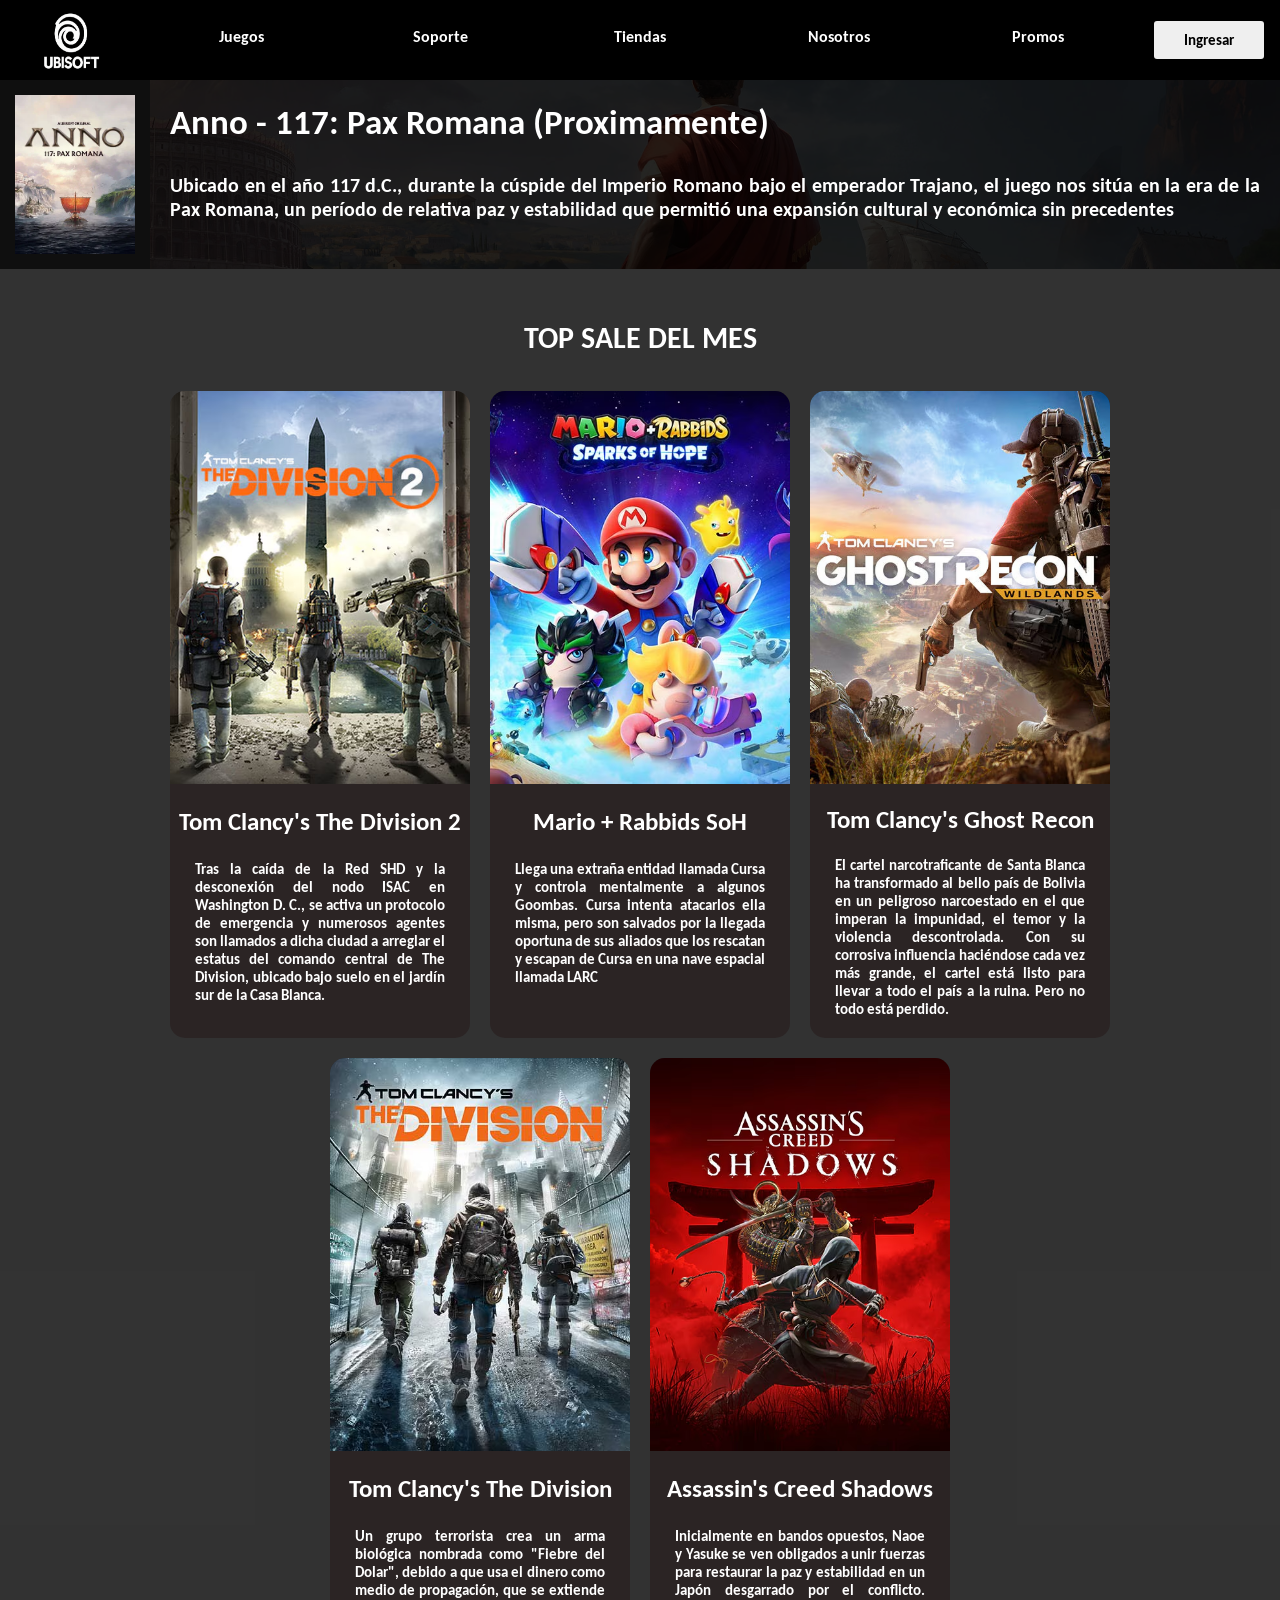
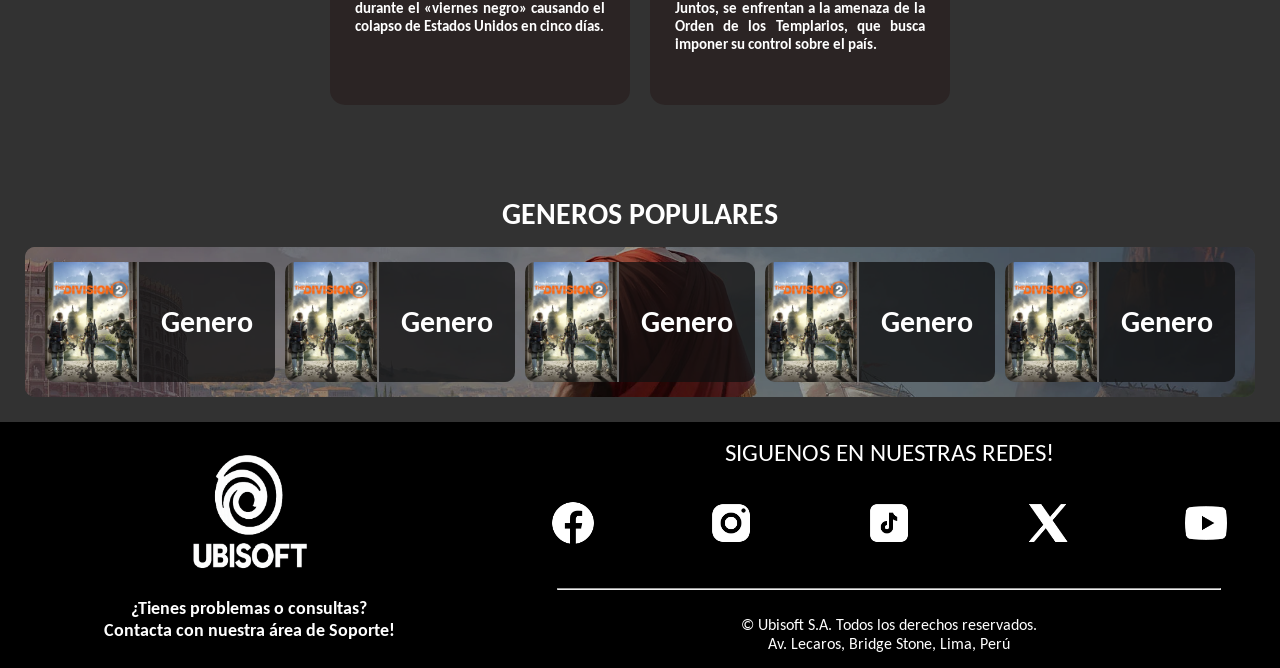
==== index.html @ e9dd5b39 "Subida" ====
<!DOCTYPE html>
<html lang="en">
<head>
    <meta charset="UTF-8">
    <meta name="viewport" content="width=device-width, initial-scale=1.0">
    <link rel="preconnect" href="https://fonts.googleapis.com">
    <link rel="preconnect" href="https://fonts.gstatic.com" crossorigin>
    <link href="https://fonts.googleapis.com/css2?family=Carlito:ital,wght@0,400;0,700;1,400;1,700&display=swap" rel="stylesheet">
    <link rel="stylesheet" href="csss/main-css.css">
    <link rel="icon" href="/multimedia/icon-logow-notxt.png">
    <title>Ubisoft</title>
</head>
<body>
    <!------------------ HEADER ------------------>
    <header>
        <div class="box-header">
            <div class="box-header-icon">
                <img src="multimedia/icon-logow.png" alt="icon">
            </div>
            <div class="box-header-nav">
                <nav>
                    <ol>
                        <li>Juegos</li>
                        <li>Soporte</li>
                        <li>Tiendas</li>
                        <li>Nosotros</li>
                        <li>Promos</li>
                    </ol>
                </nav>
            </div>
            <div class="box-header-login">
                <button>Ingresar</button>
            </div>
        </div>
    </header>
    <!------------------ MAIN ------------------>
    <main>
        <div class="main-background">
            <!------ BOX1 ------>
        <div class="main-box1">
            <div class="main-box1-img">
                <img src="multimedia/commingsoon2.webp" alt="img">
            </div>
            <div class="main-box1-txt">
                <div class="main-box1-txt-content">
                    <h2>Anno - 117: Pax Romana (Proximamente)</h2>
                    <p class="texto">Ubicado en el año 117 d.C., durante la cúspide del Imperio Romano bajo el emperador Trajano, el juego nos sitúa en la era de la Pax Romana, un período de relativa paz y estabilidad que permitió una expansión cultural y económica sin precedentes</p>
                </div>
            </div>
        </div>
        <!------ FIN BOX1 ------>
        
        <!------ BOX2 ------>
        <div class="main-box2">
            <p>TOP SALE DEL MES</p>
            <div class="main-box2-topsale">
                <div class="main-box2-topsale-item">
                    <!--Item-->
                    <div class="main-box2-topsale-item-img">
                        <img src="multimedia/juego1.avif" alt="#">
                    </div>
                    <div class="main-box2-topsale-item-txt">
                        <h2>Tom Clancy's The Division 2 </h2>
                        <p>Tras la caída de la Red SHD y la desconexión del nodo ISAC en Washington D. C., se activa un protocolo de emergencia y numerosos agentes son llamados a dicha ciudad a arreglar el estatus del comando central de The Division, ubicado bajo suelo en el jardín sur de la Casa Blanca.</p>
                    </div>
                    <!--Item-->
                </div>
                <div class="main-box2-topsale-item">
                    <!--Item-->
                    <div class="main-box2-topsale-item-img">
                        <img src="multimedia/juego2.avif" alt="#">
                    </div>
                    <div class="main-box2-topsale-item-txt">
                        <h2>Mario + Rabbids SoH</h2>
                        <p> Llega una extraña entidad llamada Cursa y controla mentalmente a algunos Goombas. Cursa intenta atacarlos ella misma, pero son salvados por la llegada oportuna de sus aliados que los rescatan y escapan de Cursa en una nave espacial llamada LARC</p>
                    </div>
                    <!--Item-->
                </div>
                <div class="main-box2-topsale-item">
                <!--Item-->
                    <div class="main-box2-topsale-item-img">
                        <img src="multimedia/juego3.avif" alt="#">
                    </div>
                    <div class="main-box2-topsale-item-txt">
                        <h2>Tom Clancy's Ghost Recon</h2>
                        <p>El cartel narcotraficante de Santa Blanca ha transformado al bello país de Bolivia en un peligroso narcoestado en el que imperan la impunidad, el temor y la violencia descontrolada. Con su corrosiva influencia haciéndose cada vez más grande, el cartel está listo para llevar a todo el país a la ruina. Pero no todo está perdido.</p>
                    </div>
                    <!--Item-->
                </div>
                <div class="main-box2-topsale-item">
                    <!--Item-->
                    <div class="main-box2-topsale-item-img">
                        <img src="multimedia/juego4.avif" alt="#">
                    </div>
                    <div class="main-box2-topsale-item-txt">
                        <h2>Tom Clancy's The Division</h2>
                        <p>Un grupo terrorista crea un arma biológica nombrada como "Fiebre del Dolar", debido a que usa el dinero como medio de propagación, que se extiende durante el «viernes negro» causando el colapso de Estados Unidos en cinco días.</p>
                    </div>
                    <!--Item-->
                </div>
                <div class="main-box2-topsale-item">
                    <!--Item-->
                    <div class="main-box2-topsale-item-img">
                        <img src="multimedia/juego5.avif" alt="#">
                    </div>
                    <div class="main-box2-topsale-item-txt">
                        <h2>Assassin's Creed Shadows </h2>
                        <p>Inicialmente en bandos opuestos, Naoe y Yasuke se ven obligados a unir fuerzas para restaurar la paz y estabilidad en un Japón desgarrado por el conflicto. Juntos, se enfrentan a la amenaza de la Orden de los Templarios, que busca imponer su control sobre el país.</p>
                    </div>
                    <!--Item-->
                </div>
            </div>
        </div>

        <!------ FIN BOX2 ------>
        <!------ BOX3 ------>
        <div class="main-box3">
            <p class="main-box3-p">GENEROS POPULARES</p>
            <div class="main-box3-geners">
                <div class="main-box3-geners-box">
                    <!--Item-->
                    <div class="main-box3-geners-item">
                        <img src="multimedia/juego1.avif" alt="#">
                        <p>Genero</p>
                    </div>
                    <!--Item-->
                    <div class="main-box3-geners-item">
                        <img src="multimedia/juego1.avif" alt="#">
                        <p>Genero</p>
                    </div>
                    <!--Item-->
                    <div class="main-box3-geners-item">
                        <img src="multimedia/juego1.avif" alt="#">
                        <p>Genero</p>
                    </div>
                    <!--Item-->
                    <div class="main-box3-geners-item">
                        <img src="multimedia/juego1.avif" alt="#">
                        <p>Genero</p>
                    </div>
                    <!--Item-->
                    <div class="main-box3-geners-item">
                        <img src="multimedia/juego1.avif" alt="#">
                        <p>Genero</p>
                    </div>
                </div>
            </div>
        </div>
        <!------ FIN BOX3 ------>
        </div>
    </main>
    <!------------------FOOTER------------------>
    <footer>
        <div class="footer-box1">
            <div class="footer-box1-img">
                <img src="multimedia/icon-logow.png" alt="logo">
            </div>
            <div class="footer-box1-content">
                <p>¿Tienes problemas o consultas?
                    <br>
                    Contacta con nuestra área de Soporte!
                </p>
            </div>
        </div>
        <hr class="footer-hr">
        <div class="footer-box2">
            <p class="footer-box2-txt">SIGUENOS EN NUESTRAS REDES!</p>
            <div class="footer-box2-icons">
                <img src="/multimedia/icon-fb.png" alt="#">
                <img src="/multimedia/icon-instagram.png" alt="#">
                <img src="/multimedia/icon-tiktok.png" alt="#">
                <img src="/multimedia/icon-x.png" alt="#">
                <img src="/multimedia/icon-yt.png" alt="#">
            </div>
            <hr>
            <p class="footer-box2-copy"> 
                © Ubisoft S.A. Todos los derechos reservados.<br>
                Av. Lecaros, Bridge Stone, Lima, Perú
            </p>
        </div>
    </footer>
</body>
</html>
---- csss/main-css.css ----
*{
    margin: 0px;
    padding: 0px;
    box-sizing: border-box;
    font-family: "Carlito",sans-serif;
}

/*------GENERAL DE TODO--------*/
/*Header INICIO*/
.box-header{
    display: flex;
    flex-direction: row;
    height: 80px;
    background-color: rgb(0, 0, 0);
    color: white;
}

.box-header-icon{
    height: 90%;
    margin: 5px 0px;
}

.box-header-icon img{
    height: 80%;
}

nav{
    width: 100%;
    height: 100%;
}

.box-header-nav{
    flex: 7;
    height: 100%;
    justify-items: center;
}

.box-header-nav ol{
    display: flex;
    flex-direction: row;
    list-style: none;
    height: 90%;
}

.box-header-nav li{
    align-content: center;
    text-align: center;
    flex: 1;
    font-weight: bold;
    margin: 5px 0px;
}

.box-header-login, .box-header-icon{
    flex: 1;
    display: flex;
    justify-content: center;
    align-items: center;
}

.box-header-login button{
    border: 0px;
    font-weight: bold;
    border-radius: 3px;    
    padding: 10px 30px;
    font-size: 15px;
}
/*Header FIN*/

/*------------------MAIN INICIO------------------*/
/*----------- GENERAL MAIN -----------*/
main{
    position: relative;
}

.main-box2,.main-box3{
    background-color: rgba(15,15, 15, 0.85);
}

.main-background{
    position: relative;
}

.main-background::before{
    content: "";
    position: absolute;
    right: 0;
    left: 0;
    top: 0;
    bottom: 0;
    width: 100%;
    height: 100%;
    z-index: -1;
    background-position: center;
    background-attachment: fixed;
    animation: ShinyBox 5s infinite ease;
    animation: background-transition 18s infinite ease;
}
/*----------- BOX1 -----------*/
.main-box1 {
    display: flex;
    flex-direction: row;
    width: 100%;
}

.main-box1-img{
    flex: 0 0 150px;
    background-color: rgb(15, 15, 15);
    display: flex;
    justify-content: center;
    align-items: center;
    padding: 15px;
}

.main-box1-img img {
    max-width: 100%;
    object-fit: cover;
}

.main-box1-txt{
    background-image: url(../multimedia/commingsoon.webp);
    background-position: center;
    background-size: cover;
}

.main-box1-txt-content{
    width: 100%;
    height: 100%;
    color: white;
    display: flex;
    flex-direction: column;
    background-color: rgba(0, 0, 0, 0.85);
    padding: 20px;
}

.main-box1-txt-content h2{
    flex: 3;
    font-size: 35px;
    width: 100%;
    align-content: center;
}

.main-box1-txt-content p{
    flex: 7;
    font-size: 20px;
    text-align: justify;
    align-content: center;
    width: 100%;
    font-weight: bold;
}

/*----------- FIN BOX1 -----------*/

/*----------- BOX2 -----------*/
.main-box2{
    height: auto;
    display: flex;
    flex-direction: column;
    justify-content: center;
    align-items: center;
    padding: 40px;
    color: white;
}

.main-box2 p{
    font-size: 30px;
    font-weight: bold;
    text-align: center;
    margin-bottom: 15px;
    padding: 10px;
}

.main-box2-topsale {
    width: 100%;
    max-width: 1200px;
    display: flex;
    flex-direction: row;
    flex-wrap: wrap;
    justify-content: center;
    overflow-x: hidden;
}

.main-box2-topsale-item{
    flex: 0 0 300px;
    border-radius: 15px;
    margin: 10px;
    background-color: rgb(40, 30, 30,0.65);
    display: flex;
    flex-direction: column
}

.main-box2-topsale-item-txt{
    height: 250px;
    overflow: hidden;
    display: flex;
    flex-direction: column;
}

.main-box2-topsale-item-img img{
    width: 100%;
    border-top-left-radius: 15px;
    border-top-right-radius:  15px;
}

.main-box2-topsale-item h2{
    text-align: center;
    font-size: 25px;
    flex: 3;
    align-content: center;
}

.main-box2-topsale-item p   {
    font-size: 15px;
    text-align: justify;
    padding: 5px 25px;
    flex: 7;
}

/*----------- FIN BOX2 -----------*/
.main-box3{
    width: auto;
    height: auto;
    padding: 25px;
}

.main-box3-p{
    font-size: 30px;
    padding: 15px;
    text-align: center;
    font-weight: bold;
    color: white;
}

.main-box3-geners{
    border-radius: 10px;
    background-image: url(/multimedia/commingsoon.webp);
    background-position: center;
    background-size: cover;
}

.main-box3-geners-box{
    display: flex;
    flex-direction: row;
    flex-wrap: wrap;
    justify-content: center;
    background-color: rgba(0, 0, 0, 0.4);
    border-radius: 10px;
    padding: 10px;
    width: 100%;
    height: 100%;
}

.main-box3-geners-item{
    display: flex;
    flex-direction: row;
    width: 230px;
    height: 120px;
    border-radius: 10px;
    margin: 5px;
}

.main-box3-geners-item img{
    flex: 4;
    display: flex;
    width: 100%;
    border-right: 2px solid rgb(104, 104, 104) ;
    border-top-left-radius: 10px;
    border-bottom-left-radius: 10px;
}

.main-box3-geners-item p{
    flex: 6;
    background-color: rgb(15, 15, 15,0.75);
    width: 100%;
    color: white;

    text-align: center;
    align-content: center;
    border-top-right-radius: 10px;
    border-bottom-right-radius: 10px;
    font-size: 30px;
    font-weight: bold;
}

/*-------------------- MAIN FIN --------------------*/

/*-------------------- FOOTER --------------------*/

footer{
    display: flex;
    flex-direction: row;
    color: rgb(255, 255, 255);
    background-color: rgb(0, 0, 0);
}

/*----------- BOX1 -----------*/
.footer-box1{
    flex: 3;
    display: flex;
    flex-direction: column;
    padding: 15px;
}

.footer-box1-img{
    flex: 3;
    display: flex;
    justify-content: center;
    align-items: center;
    padding: 15px;
}

.footer-box1-img img{
    justify-items: center;
    overflow: hidden;
    max-width: 120px;
    object-fit: contain;
}

.footer-box1-content{
    flex: 7;
    font-size: 18px;
    font-weight: bold;
    text-align: center;
    align-content: center;
}

.footer-hr{
    display: none;
}

/*----------- BOX2 -----------*/
.footer-box2{
    flex: 5;
    display: flex;
    flex-direction: column;
    align-items: center;
}

.footer-box2-txt{
    margin: 15px 0px;
    font-size: 25px;
    text-align: center;
}

.footer-box2-icons {
    display: flex;
    gap: 10px;
    width: 100%;
    justify-content: center;
}

.footer-box2-icons img{
    flex: 1;
    margin: 15px 10px;
    align-items: center;
    height: 50px;
    object-fit: contain;
}

.footer-box2-copy{
    margin-bottom: 15px;
    text-align: center;
}

hr{
    margin: 25px 0px;
    width: 85%;
    
}

/*ANIMACIONES Y MEDIA QUERYS :D*/

@keyframes ShinyBox {
    0% {
        filter: hue-rotate(0deg);
    }
    100% {
        filter: hue-rotate(360deg);
    }
}

@keyframes background-transition {
    0%{
        background-image: url(../multimedia/main-background1.jpg);
    }
    25%{
        background-image: url(../multimedia/main-background2.jpg);
    }
    50%{
        background-image: url(../multimedia/main-background3.jpg);
    }
    75%{
        background-image: url(../multimedia/main-background4.jpg);
    }
    100%{
        background-image: url(../multimedia/main-background1.jpg);
    }
}

@media (width <= 720px) {
    footer{
        flex-direction: column;
    }

    .footer-hr{
        display: block;
        align-self: center;
    }

    .main-box1{
        flex-direction: column;
    }

    .main-box3-geners-item{
        flex-direction: column;
        width: 120px;
        height: 200px;
    }

    .main-box3-geners-item img{
        border-radius: 10px 10px 0px 0px;
    }

    .main-box3-geners-item p{
        border-radius: 0px 0px 10px 10px;
    }
}
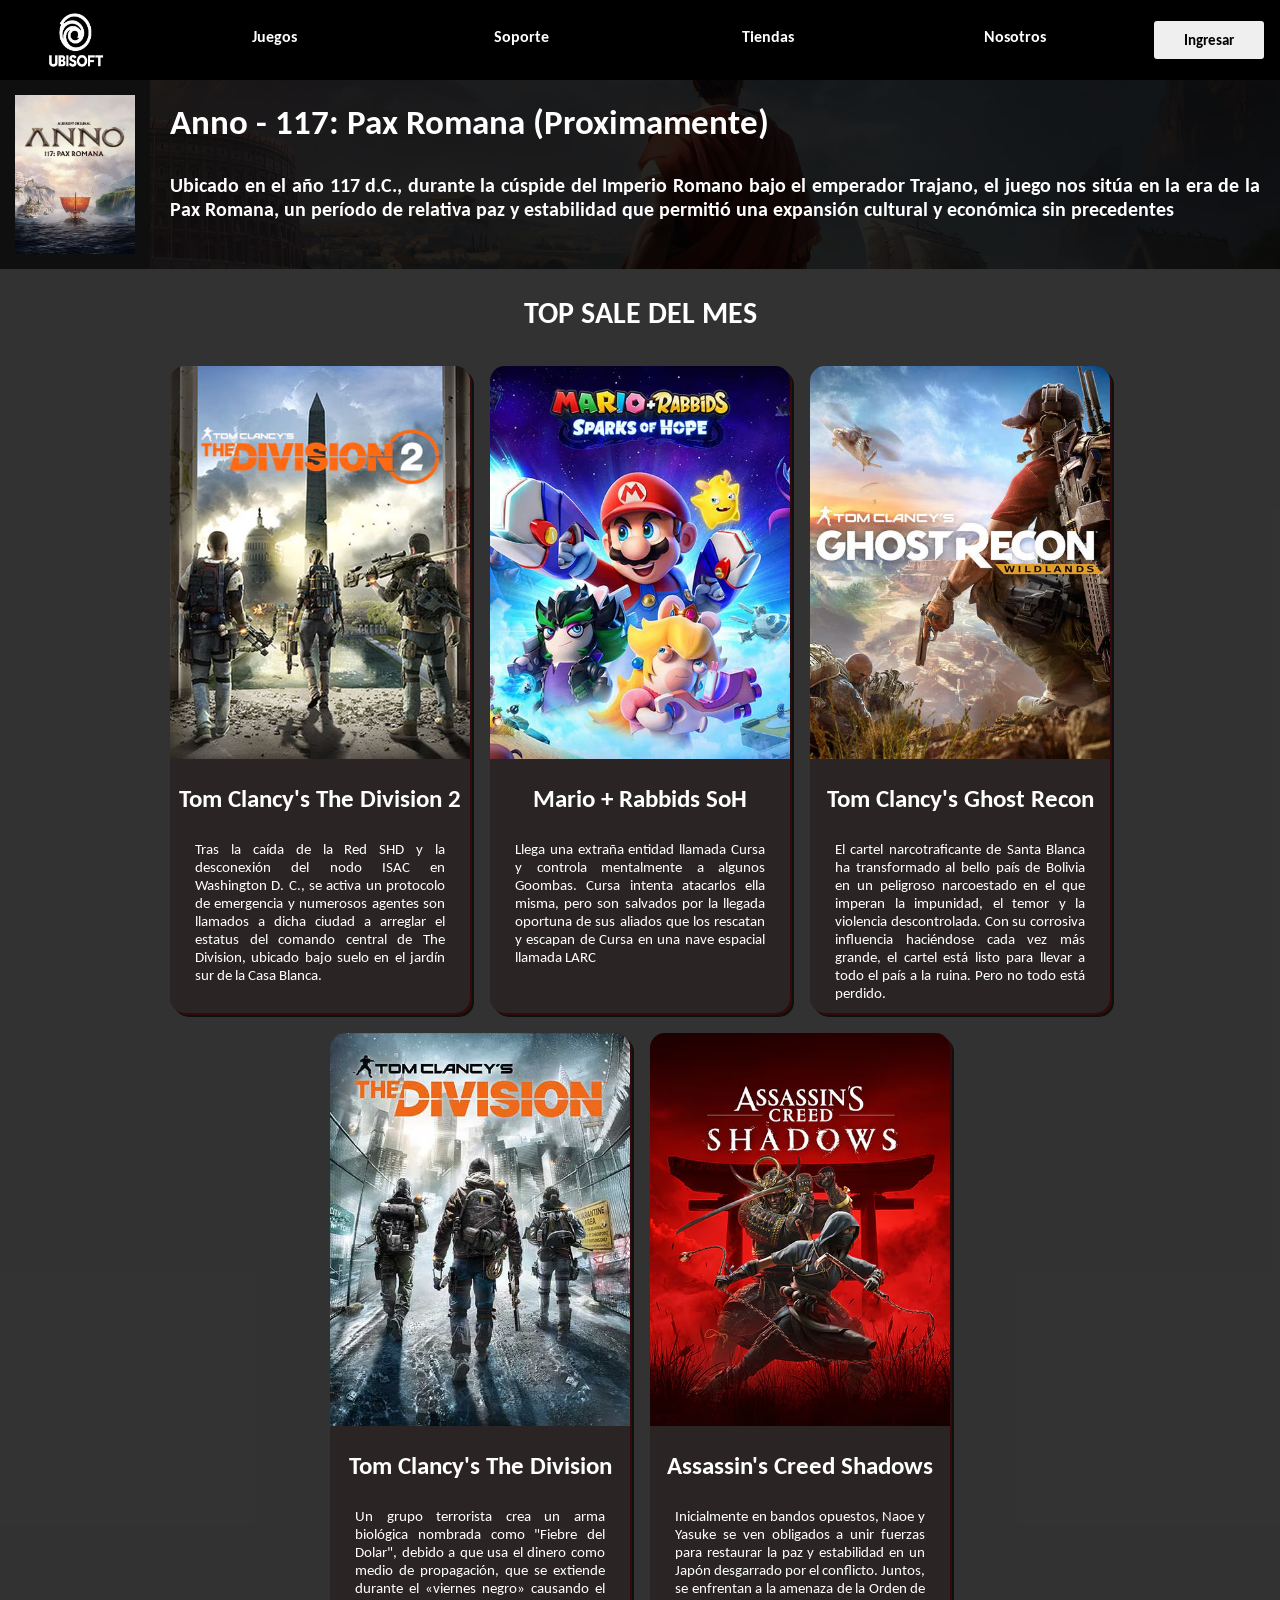
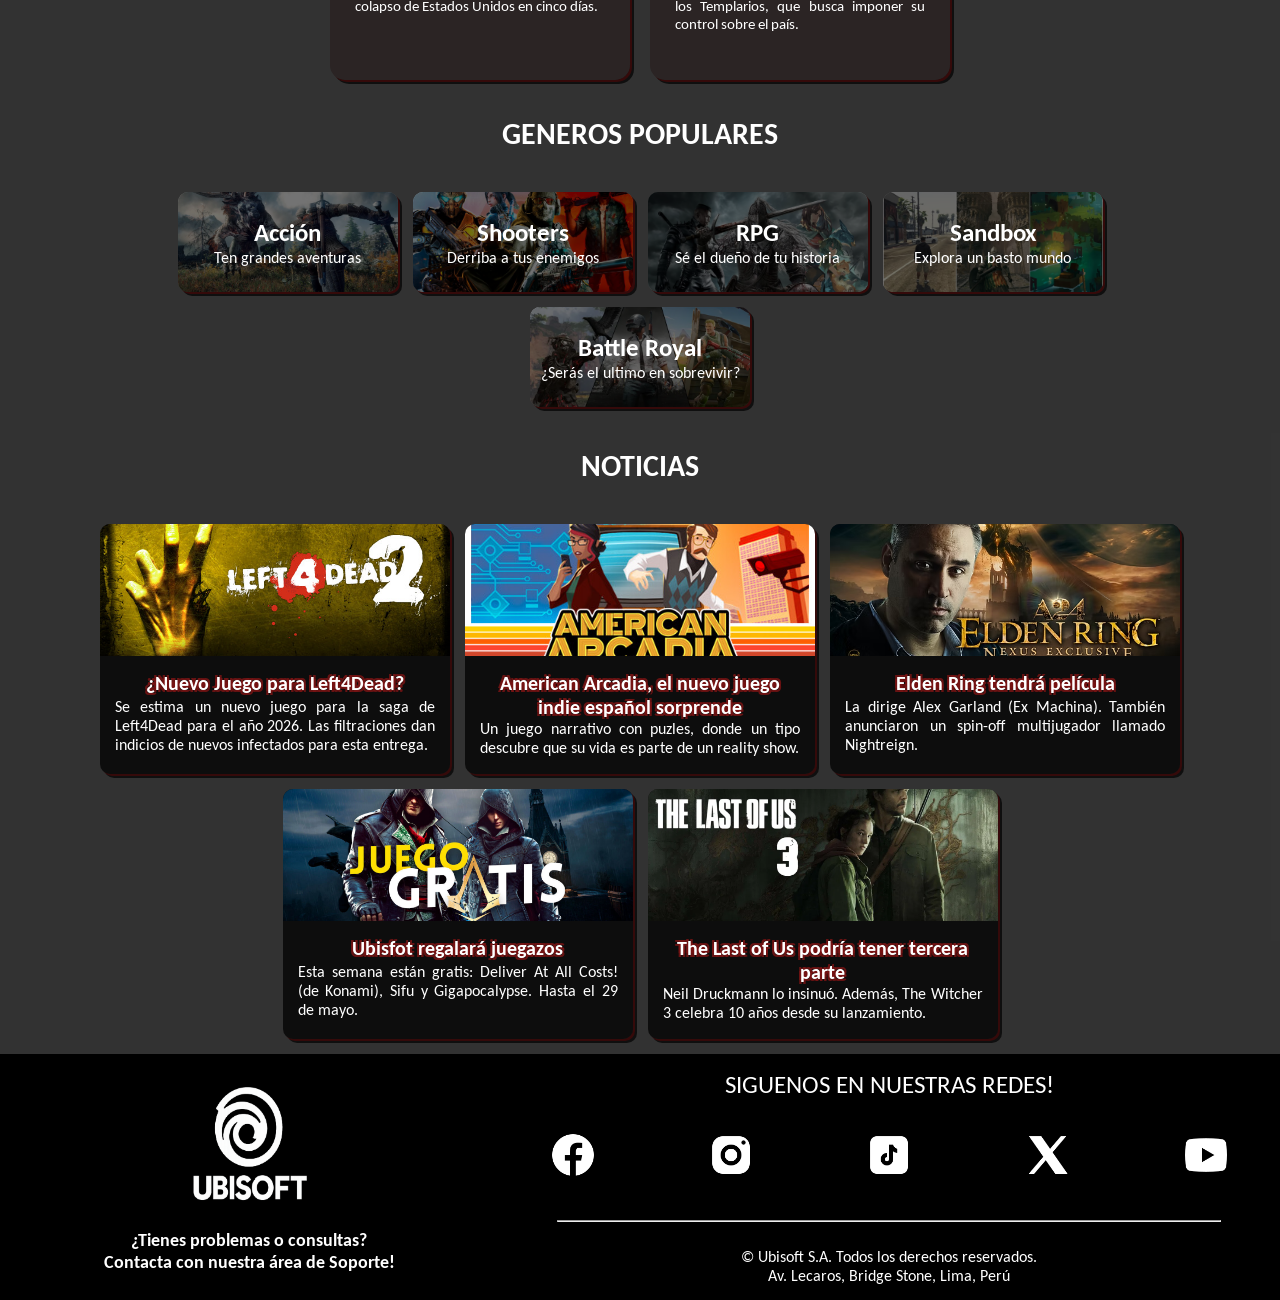
==== commit ee803d00: "update2" ====
--- a/index.html
+++ b/index.html
@@ -24,7 +24,6 @@
                         <li>Soporte</li>
                         <li>Tiendas</li>
                         <li>Nosotros</li>
-                        <li>Promos</li>
                     </ol>
                 </nav>
             </div>
@@ -52,10 +51,10 @@
         
         <!------ BOX2 ------>
         <div class="main-box2">
-            <p>TOP SALE DEL MES</p>
+            <p class="msjbox">TOP SALE DEL MES</p>
             <div class="main-box2-topsale">
-                <div class="main-box2-topsale-item">
-                    <!--Item-->
+                <!--Item-->
+                <div class="main-box2-topsale-item">
                     <div class="main-box2-topsale-item-img">
                         <img src="multimedia/juego1.avif" alt="#">
                     </div>
@@ -63,10 +62,9 @@
                         <h2>Tom Clancy's The Division 2 </h2>
                         <p>Tras la caída de la Red SHD y la desconexión del nodo ISAC en Washington D. C., se activa un protocolo de emergencia y numerosos agentes son llamados a dicha ciudad a arreglar el estatus del comando central de The Division, ubicado bajo suelo en el jardín sur de la Casa Blanca.</p>
                     </div>
-                    <!--Item-->
-                </div>
-                <div class="main-box2-topsale-item">
-                    <!--Item-->
+                </div>
+                <!--Item-->
+                <div class="main-box2-topsale-item">
                     <div class="main-box2-topsale-item-img">
                         <img src="multimedia/juego2.avif" alt="#">
                     </div>
@@ -74,10 +72,9 @@
                         <h2>Mario + Rabbids SoH</h2>
                         <p> Llega una extraña entidad llamada Cursa y controla mentalmente a algunos Goombas. Cursa intenta atacarlos ella misma, pero son salvados por la llegada oportuna de sus aliados que los rescatan y escapan de Cursa en una nave espacial llamada LARC</p>
                     </div>
-                    <!--Item-->
-                </div>
-                <div class="main-box2-topsale-item">
-                <!--Item-->
+                </div>
+                <!--Item-->
+                <div class="main-box2-topsale-item">
                     <div class="main-box2-topsale-item-img">
                         <img src="multimedia/juego3.avif" alt="#">
                     </div>
@@ -85,10 +82,9 @@
                         <h2>Tom Clancy's Ghost Recon</h2>
                         <p>El cartel narcotraficante de Santa Blanca ha transformado al bello país de Bolivia en un peligroso narcoestado en el que imperan la impunidad, el temor y la violencia descontrolada. Con su corrosiva influencia haciéndose cada vez más grande, el cartel está listo para llevar a todo el país a la ruina. Pero no todo está perdido.</p>
                     </div>
-                    <!--Item-->
-                </div>
-                <div class="main-box2-topsale-item">
-                    <!--Item-->
+                </div>
+                <!--Item-->
+                <div class="main-box2-topsale-item">
                     <div class="main-box2-topsale-item-img">
                         <img src="multimedia/juego4.avif" alt="#">
                     </div>
@@ -96,10 +92,9 @@
                         <h2>Tom Clancy's The Division</h2>
                         <p>Un grupo terrorista crea un arma biológica nombrada como "Fiebre del Dolar", debido a que usa el dinero como medio de propagación, que se extiende durante el «viernes negro» causando el colapso de Estados Unidos en cinco días.</p>
                     </div>
-                    <!--Item-->
-                </div>
-                <div class="main-box2-topsale-item">
-                    <!--Item-->
+                </div>
+                <!--Item-->
+                <div class="main-box2-topsale-item">                    
                     <div class="main-box2-topsale-item-img">
                         <img src="multimedia/juego5.avif" alt="#">
                     </div>
@@ -107,47 +102,108 @@
                         <h2>Assassin's Creed Shadows </h2>
                         <p>Inicialmente en bandos opuestos, Naoe y Yasuke se ven obligados a unir fuerzas para restaurar la paz y estabilidad en un Japón desgarrado por el conflicto. Juntos, se enfrentan a la amenaza de la Orden de los Templarios, que busca imponer su control sobre el país.</p>
                     </div>
-                    <!--Item-->
-                </div>
+                </div>
+                <!--Item-->
             </div>
         </div>
 
         <!------ FIN BOX2 ------>
         <!------ BOX3 ------>
         <div class="main-box3">
-            <p class="main-box3-p">GENEROS POPULARES</p>
+            <p class="msjbox">GENEROS POPULARES</p>
             <div class="main-box3-geners">
-                <div class="main-box3-geners-box">
-                    <!--Item-->
-                    <div class="main-box3-geners-item">
-                        <img src="multimedia/juego1.avif" alt="#">
-                        <p>Genero</p>
-                    </div>
-                    <!--Item-->
-                    <div class="main-box3-geners-item">
-                        <img src="multimedia/juego1.avif" alt="#">
-                        <p>Genero</p>
-                    </div>
-                    <!--Item-->
-                    <div class="main-box3-geners-item">
-                        <img src="multimedia/juego1.avif" alt="#">
-                        <p>Genero</p>
-                    </div>
-                    <!--Item-->
-                    <div class="main-box3-geners-item">
-                        <img src="multimedia/juego1.avif" alt="#">
-                        <p>Genero</p>
-                    </div>
-                    <!--Item-->
-                    <div class="main-box3-geners-item">
-                        <img src="multimedia/juego1.avif" alt="#">
-                        <p>Genero</p>
-                    </div>
-                </div>
+                <!--Item-->
+                <div class="main-box3-geners-item">
+                    <img src="multimedia/genre1.jpg" alt="poto1">
+                    <div class="main-box3-geners-item-txt">
+                        <p class="main-box3-geners-item-txt-genre">Acción</p>
+                        <p class="main-box3-geners-item-txt-desc">Ten grandes aventuras</p>
+                    </div>
+                </div>
+                <!--Item-->
+                <div class="main-box3-geners-item">
+                    <img src="multimedia/genre2.jpg" alt="poto1">
+                    <div class="main-box3-geners-item-txt">
+                        <p class="main-box3-geners-item-txt-genre">Shooters</p>
+                        <p class="main-box3-geners-item-txt-desc">Derriba a tus enemigos</p>
+                    </div>
+                </div>
+                <!--Item-->
+                <div class="main-box3-geners-item">
+                    <img src="multimedia/genre3.avif" alt="poto1">
+                    <div class="main-box3-geners-item-txt">
+                        <p class="main-box3-geners-item-txt-genre">RPG</p>
+                        <p class="main-box3-geners-item-txt-desc">Sé el dueño de tu historia</p>
+                    </div>
+                </div>
+                <!--Item-->
+                <div class="main-box3-geners-item">
+                    <img src="multimedia/genre4.avif" alt="poto1">
+                    <div class="main-box3-geners-item-txt">
+                        <p class="main-box3-geners-item-txt-genre">Sandbox</p>
+                        <p class="main-box3-geners-item-txt-desc">Explora un basto mundo</p>
+                    </div>
+                </div>
+                <!--Item-->
+                <div class="main-box3-geners-item">
+                    <img src="multimedia/genre5.webp" alt="poto1">
+                    <div class="main-box3-geners-item-txt">
+                        <p class="main-box3-geners-item-txt-genre">Battle Royal</p>
+                        <p class="main-box3-geners-item-txt-desc">¿Serás el ultimo en sobrevivir?</p>
+                    </div>
+                </div>
+                
             </div>
         </div>
         <!------ FIN BOX3 ------>
-        </div>
+        <!------ BOX4 ------>
+        <div class="main-box4">
+            <p class="msjbox">NOTICIAS</p>
+            <div class="main-box4-news">
+                <!--Item-->
+                <div class="main-box4-news-item">
+                    <img src="multimedia/new1.jpg" alt="-new">
+                    <div class="main-box4-news-item-content">
+                        <p class="main-box4-news-item-content-txt1">¿Nuevo Juego para Left4Dead?</p>
+                        <p class="main-box4-news-item-content-txt2">Se estima un nuevo juego para la saga de Left4Dead para el año 2026. Las filtraciones dan indicios de nuevos infectados para esta entrega.</p>
+                    </div>
+                </div>
+                <!--Item-->
+                <div class="main-box4-news-item">
+                    <img src="multimedia/new2.jpg" alt="-new">
+                    <div class="main-box4-news-item-content">
+                        <p class="main-box4-news-item-content-txt1">American Arcadia, el nuevo juego indie español sorprende</p>
+                        <p class="main-box4-news-item-content-txt2">Un juego narrativo con puzles, donde un tipo descubre que su vida es parte de un reality show.</p>
+                    </div>
+                </div>
+                <!--Item-->
+                <div class="main-box4-news-item">
+                    <img src="multimedia/new3.avif" alt="-new">
+                    <div class="main-box4-news-item-content">
+                        <p class="main-box4-news-item-content-txt1">Elden Ring tendrá película</p>
+                        <p class="main-box4-news-item-content-txt2">La dirige Alex Garland (Ex Machina). También anunciaron un spin-off multijugador llamado Nightreign.</p>
+                    </div>
+                </div>
+                <!--Item-->
+                <div class="main-box4-news-item">
+                    <img src="multimedia/new4.jpg" alt="-new">
+                    <div class="main-box4-news-item-content">
+                        <p class="main-box4-news-item-content-txt1">Ubisfot regalará juegazos</p>
+                        <p class="main-box4-news-item-content-txt2">Esta semana están gratis: Deliver At All Costs! (de Konami), Sifu y Gigapocalypse. Hasta el 29 de mayo.</p>
+                    </div>
+                </div>
+                <!--Item-->
+                <div class="main-box4-news-item">
+                    <img src="multimedia/new5.webp" alt="-new">
+                    <div class="main-box4-news-item-content">
+                        <p class="main-box4-news-item-content-txt1">The Last of Us podría tener tercera parte</p>
+                        <p class="main-box4-news-item-content-txt2">Neil Druckmann lo insinuó. Además, The Witcher 3 celebra 10 años desde su lanzamiento.</p>
+                    </div>
+                </div>
+                <!--Item-->
+            </div>
+        </div>
+        </div>        
     </main>
     <!------------------FOOTER------------------>
     <footer>
@@ -166,11 +222,11 @@
         <div class="footer-box2">
             <p class="footer-box2-txt">SIGUENOS EN NUESTRAS REDES!</p>
             <div class="footer-box2-icons">
-                <img src="/multimedia/icon-fb.png" alt="#">
-                <img src="/multimedia/icon-instagram.png" alt="#">
-                <img src="/multimedia/icon-tiktok.png" alt="#">
-                <img src="/multimedia/icon-x.png" alt="#">
-                <img src="/multimedia/icon-yt.png" alt="#">
+                <img src="multimedia/icon-fb.png" alt="fb-icon">
+                <img src="multimedia/icon-instagram.png" alt="instagram-icon">
+                <img src="multimedia/icon-tiktok.png" alt="tiktok-icon">
+                <img src="multimedia/icon-x.png" alt="x-icon">
+                <img src="multimedia/icon-yt.png" alt="yt-icon">
             </div>
             <hr>
             <p class="footer-box2-copy"> 
--- a/csss/main-css.css
+++ b/csss/main-css.css
@@ -2,7 +2,10 @@
     margin: 0px;
     padding: 0px;
     box-sizing: border-box;
+    list-style: none;
     font-family: "Carlito",sans-serif;
+    color: white;
+    
 }
 
 /*------GENERAL DE TODO--------*/
@@ -12,12 +15,10 @@
     flex-direction: row;
     height: 80px;
     background-color: rgb(0, 0, 0);
-    color: white;
 }
 
 .box-header-icon{
-    height: 90%;
-    margin: 5px 0px;
+    padding: 5px;
 }
 
 .box-header-icon img{
@@ -31,14 +32,12 @@
 
 .box-header-nav{
     flex: 7;
-    height: 100%;
     justify-items: center;
 }
 
 .box-header-nav ol{
     display: flex;
     flex-direction: row;
-    list-style: none;
     height: 90%;
 }
 
@@ -63,16 +62,13 @@
     border-radius: 3px;    
     padding: 10px 30px;
     font-size: 15px;
+    color: black;
 }
 /*Header FIN*/
 
 /*------------------MAIN INICIO------------------*/
 /*----------- GENERAL MAIN -----------*/
-main{
-    position: relative;
-}
-
-.main-box2,.main-box3{
+.main-box2,.main-box3,.main-box4{
     background-color: rgba(15,15, 15, 0.85);
 }
 
@@ -80,7 +76,7 @@
     position: relative;
 }
 
-.main-background::before{
+.main-background::before{ /*Esto es un pesudo-elemento que sirve como una box para el fondo sin que afecte a los demás elementos*/
     content: "";
     position: absolute;
     right: 0;
@@ -92,14 +88,20 @@
     z-index: -1;
     background-position: center;
     background-attachment: fixed;
-    animation: ShinyBox 5s infinite ease;
     animation: background-transition 18s infinite ease;
+}
+
+.msjbox{
+    font-size: 30px;
+    font-weight: bold;
+    text-align: center;
+    margin-bottom: 15px;    
+    margin: 25px 0px;
 }
 /*----------- BOX1 -----------*/
 .main-box1 {
     display: flex;
     flex-direction: row;
-    width: 100%;
 }
 
 .main-box1-img{
@@ -113,7 +115,6 @@
 
 .main-box1-img img {
     max-width: 100%;
-    object-fit: cover;
 }
 
 .main-box1-txt{
@@ -125,7 +126,6 @@
 .main-box1-txt-content{
     width: 100%;
     height: 100%;
-    color: white;
     display: flex;
     flex-direction: column;
     background-color: rgba(0, 0, 0, 0.85);
@@ -157,16 +157,6 @@
     flex-direction: column;
     justify-content: center;
     align-items: center;
-    padding: 40px;
-    color: white;
-}
-
-.main-box2 p{
-    font-size: 30px;
-    font-weight: bold;
-    text-align: center;
-    margin-bottom: 15px;
-    padding: 10px;
 }
 
 .main-box2-topsale {
@@ -174,9 +164,9 @@
     max-width: 1200px;
     display: flex;
     flex-direction: row;
-    flex-wrap: wrap;
-    justify-content: center;
-    overflow-x: hidden;
+    flex-wrap: wrap; /*En caso se queda sin espacio hace un 'salto de linea' para abajo*/
+    justify-content: center;
+    overflow: hidden; /*Esto evita el desbordamiento*/
 }
 
 .main-box2-topsale-item{
@@ -185,7 +175,9 @@
     margin: 10px;
     background-color: rgb(40, 30, 30,0.65);
     display: flex;
-    flex-direction: column
+    flex-direction: column;
+    box-shadow: 2px 2px rgba(60, 10, 10, 0.85),
+                4px 4px rgba(10, 10, 10, 0.85);
 }
 
 .main-box2-topsale-item-txt{
@@ -208,7 +200,7 @@
     align-content: center;
 }
 
-.main-box2-topsale-item p   {
+.main-box2-topsale-item p{
     font-size: 15px;
     text-align: justify;
     padding: 5px 25px;
@@ -216,79 +208,158 @@
 }
 
 /*----------- FIN BOX2 -----------*/
+
+/*----------- BOX3 -----------*/
+
 .main-box3{
-    width: auto;
+    display: flex;
+    flex-direction: column;
     height: auto;
-    padding: 25px;
-}
-
-.main-box3-p{
-    font-size: 30px;
+    align-items: center;
+}
+
+.main-box3-geners{
+    width: 90%;
+    margin: 15px 0px;
+
+    display: flex;
+    flex-direction: row;
+    flex-wrap: wrap;
+    justify-content: center;
+    align-items: center;
+    gap: 15px;
+}
+
+.main-box3-geners-item{
+    width: 220px;    
+    height: 100px;
+    border-radius: 10px;
+    overflow: hidden;
+    position: relative;
+    box-shadow: 2px 2px rgba(60, 10, 10, 0.85),
+                4px 4px rgba(10, 10, 10, 0.85);
+}
+
+.main-box3-geners-item img{
+    overflow: hidden;
+    width: 100%;
+    height: 100%;
+    object-fit: cover;
+    z-index: 0;
+}
+
+.main-box3-geners-item-txt{
+    height: 100%;
+    width: 100%;
+    background-color: rgba(0, 0, 0, 0.55);
+    position: absolute;
+    left: 0;
+    bottom: 0;
+    right: 0;
+    left: 0;
+    z-index: 1;
+
+    display: flex;
+    flex-direction: column;
+    align-items: center;
+    justify-content: center;
+}
+
+.main-box3-geners-item-txt-genre{
+    font-size: 25px;
+    font-weight: bold;
+}
+
+.main-box3-geners-item-txt-desc{
+    text-align: center;
+}
+/*----------- FIN BOX3 -----------*/
+
+
+/*----------- BOX4 -----------*/
+
+.main-box4{
+    display: flex;
+    flex-direction: column;
+    height: auto;
+    align-items: center;
+}
+
+.main-box4-news{
+    width: 90%;
+    height: auto;
+    margin: 15px 0px;
+
+    display: flex;
+    flex-direction: row;
+    flex-wrap: wrap;
+    justify-content: center;
+    align-items: center;
+    gap: 15px;
+    
+}
+
+.main-box4-news-item{
+    width: 350px;    
+    height: 250px;
+    border-radius: 10px;
+    overflow: hidden;
+    background-color: rgb(0, 0, 0,0.75);
+
+    display: flex;
+    flex-direction: column;
+    box-shadow: 2px 2px rgba(60, 10, 10, 0.85),
+                4px 4px rgba(10, 10, 10, 0.85);
+}
+
+
+.main-box4-news-item img{
+    flex: 6;
+    overflow: hidden;
+    width: 100%;
+    height: 100%;
+    object-fit: cover; /*obliga a la imagen a no salirse del contenedor*/
+    z-index: 0;
+    position: relative;
+}
+
+.main-box4-news-item-content{
+    flex: 4;
+    display: flex;
+    flex-direction: column;
+    align-items: center;
     padding: 15px;
-    text-align: center;
-    font-weight: bold;
-    color: white;
-}
-
-.main-box3-geners{
-    border-radius: 10px;
-    background-image: url(/multimedia/commingsoon.webp);
-    background-position: center;
-    background-size: cover;
-}
-
-.main-box3-geners-box{
-    display: flex;
-    flex-direction: row;
-    flex-wrap: wrap;
-    justify-content: center;
-    background-color: rgba(0, 0, 0, 0.4);
-    border-radius: 10px;
-    padding: 10px;
-    width: 100%;
-    height: 100%;
-}
-
-.main-box3-geners-item{
-    display: flex;
-    flex-direction: row;
-    width: 230px;
-    height: 120px;
-    border-radius: 10px;
-    margin: 5px;
-}
-
-.main-box3-geners-item img{
-    flex: 4;
-    display: flex;
-    width: 100%;
-    border-right: 2px solid rgb(104, 104, 104) ;
-    border-top-left-radius: 10px;
-    border-bottom-left-radius: 10px;
-}
-
-.main-box3-geners-item p{
-    flex: 6;
-    background-color: rgb(15, 15, 15,0.75);
-    width: 100%;
-    color: white;
-
-    text-align: center;
-    align-content: center;
-    border-top-right-radius: 10px;
-    border-bottom-right-radius: 10px;
-    font-size: 30px;
-    font-weight: bold;
-}
+}
+
+.main-box4-news-item-content-txt1{
+    flex: 3;
+    font-size: 20px;
+    font-weight: bold;
+    text-align: center;
+    text-shadow: 
+                2px 2px 0px rgba(120, 20, 20, 0.85),
+                -2px -2px 0px rgba(120, 20, 20, 0.85),
+                -2px 2px 0px rgba(120, 20, 20, 0.85),
+                2px -2px 0px rgba(120, 20, 20, 0.85)
+                ;
+}
+
+.main-box4-news-item-content-txt2{
+    flex: 7;
+    text-align: justify;
+}
+
+/*----------- FIN BOX4 -----------*/
+
 
 /*-------------------- MAIN FIN --------------------*/
 
+
 /*-------------------- FOOTER --------------------*/
 
 footer{
     display: flex;
     flex-direction: row;
-    color: rgb(255, 255, 255);
     background-color: rgb(0, 0, 0);
 }
 
@@ -364,7 +435,6 @@
 hr{
     margin: 25px 0px;
     width: 85%;
-    
 }
 
 /*ANIMACIONES Y MEDIA QUERYS :D*/
@@ -396,7 +466,16 @@
     }
 }
 
-@media (width <= 720px) {
+@media (width <= 768px) {
+    .main-box1{
+        flex-direction: column;
+    }
+    
+    .main-box3-geners-item{
+        width: 180px;
+        height: 200px;
+    }
+
     footer{
         flex-direction: column;
     }
@@ -405,22 +484,4 @@
         display: block;
         align-self: center;
     }
-
-    .main-box1{
-        flex-direction: column;
-    }
-
-    .main-box3-geners-item{
-        flex-direction: column;
-        width: 120px;
-        height: 200px;
-    }
-
-    .main-box3-geners-item img{
-        border-radius: 10px 10px 0px 0px;
-    }
-
-    .main-box3-geners-item p{
-        border-radius: 0px 0px 10px 10px;
-    }
 }
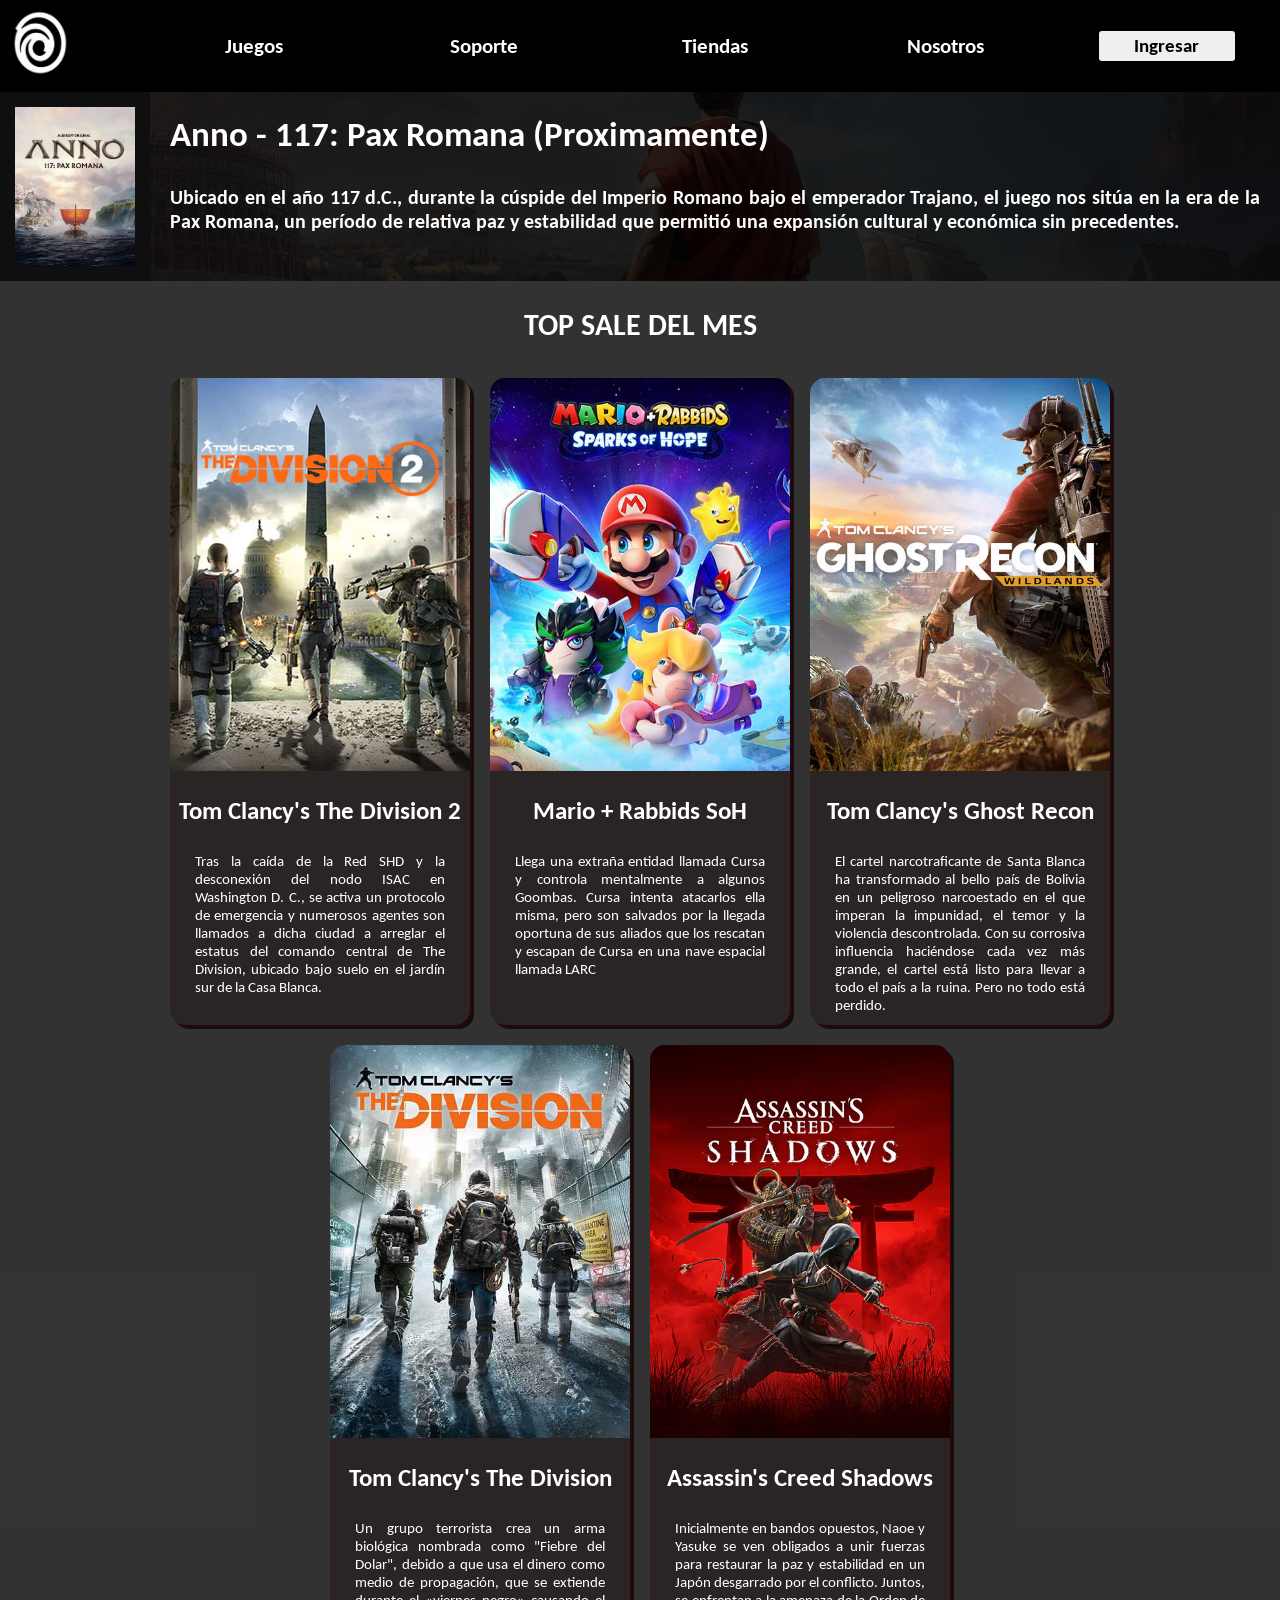
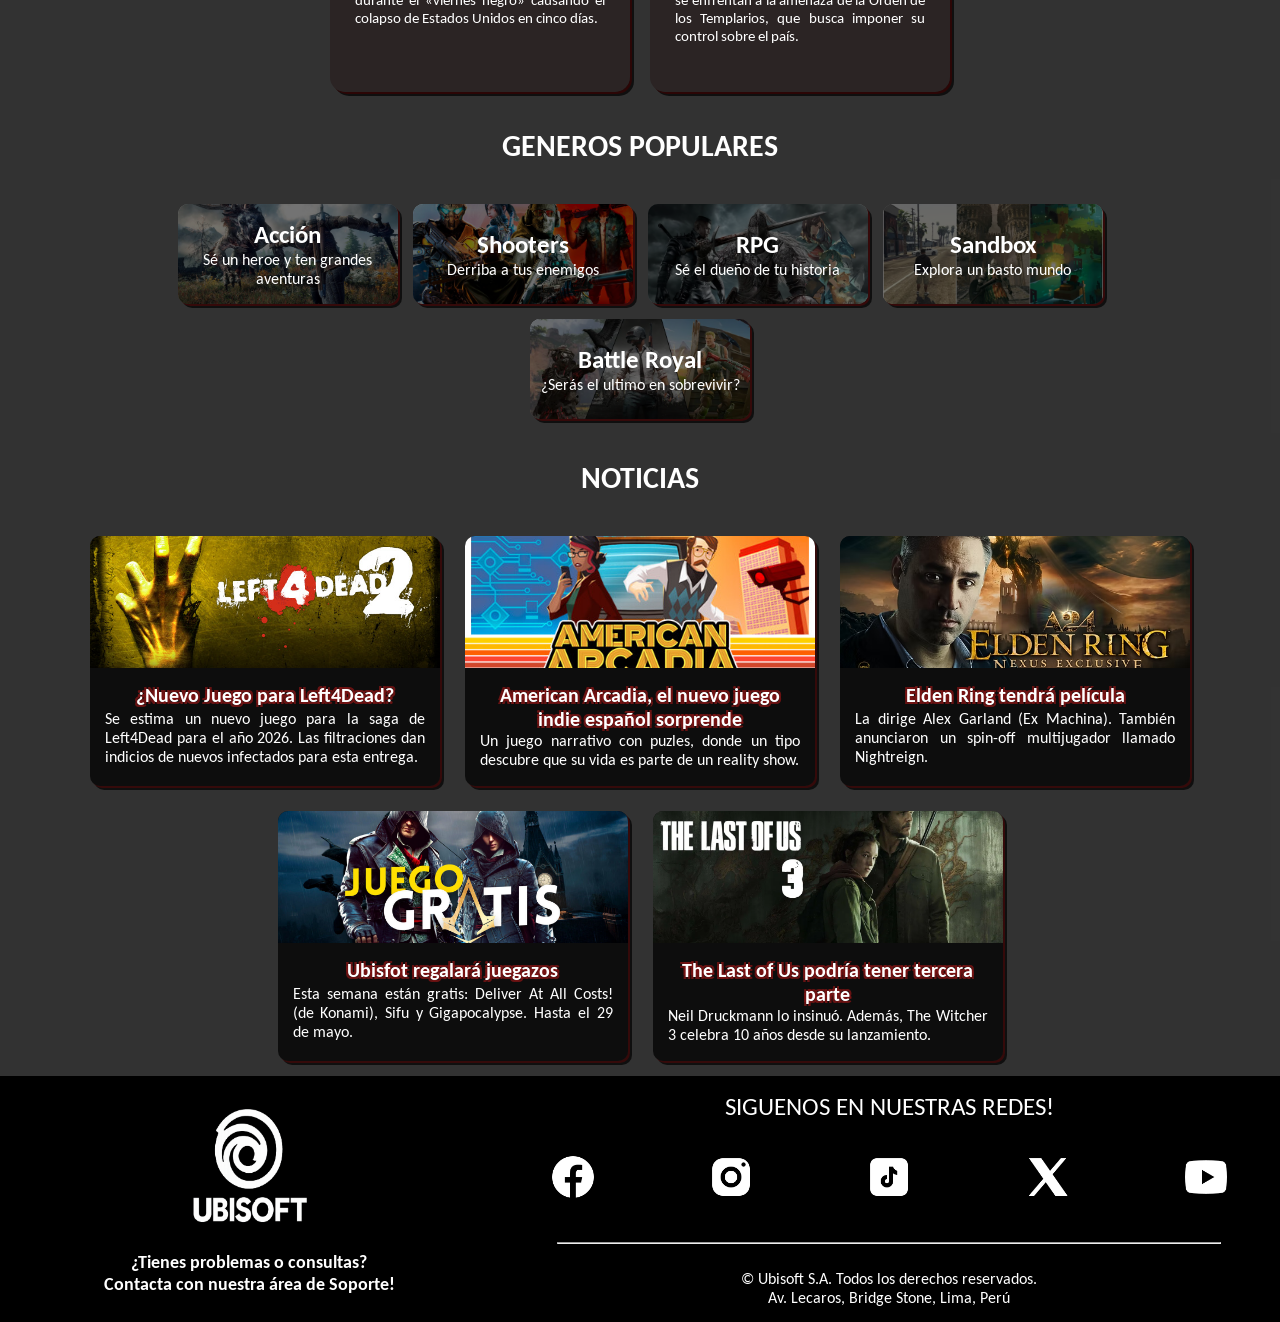
==== commit 76f4e496: "Subida3" ====
--- a/index.html
+++ b/index.html
@@ -13,25 +13,32 @@
 <body>
     <!------------------ HEADER ------------------>
     <header>
-        <div class="box-header">
-            <div class="box-header-icon">
-                <img src="multimedia/icon-logow.png" alt="icon">
-            </div>
-            <div class="box-header-nav">
-                <nav>
-                    <ol>
-                        <li>Juegos</li>
-                        <li>Soporte</li>
-                        <li>Tiendas</li>
-                        <li>Nosotros</li>
-                    </ol>
-                </nav>
-            </div>
-            <div class="box-header-login">
-                <button>Ingresar</button>
-            </div>
+        <div class="header-box">
+            <nav>
+                <div class="nav-content">
+                    <div class="nav-content-boxbtn">
+                        <button class="nav-content-btn" id="nav-content-btn">☰</button>
+                    </div>
+                    <div class="nav-content-logo">
+                        <img src="multimedia/icon-logow-notxt.png" alt="">
+                    </div>
+                    <div class="nav-content-menu" id="nav-content-menu">
+                        <ul>
+                            <li class="nav-content-menu-item"><a href="#">Juegos</a></li>
+                            <li class="nav-content-menu-item"><a href="#">Soporte</a></li>
+                            <li class="nav-content-menu-item"><a href="#">Tiendas</a></li>
+                            <li class="nav-content-menu-item"><a href="#">Nosotros</a></li>
+                        </ul>
+                        <div class="nav-content-login">
+                            <button class="nav-content-login-btn">Ingresar</button>
+                        </div>
+                    </div>
+                </div>
+            </nav>
         </div>
     </header>
+    <!------------------ FIN MAIN ------------------>
+
     <!------------------ MAIN ------------------>
     <main>
         <div class="main-background">
@@ -43,7 +50,7 @@
             <div class="main-box1-txt">
                 <div class="main-box1-txt-content">
                     <h2>Anno - 117: Pax Romana (Proximamente)</h2>
-                    <p class="texto">Ubicado en el año 117 d.C., durante la cúspide del Imperio Romano bajo el emperador Trajano, el juego nos sitúa en la era de la Pax Romana, un período de relativa paz y estabilidad que permitió una expansión cultural y económica sin precedentes</p>
+                    <p class="texto">Ubicado en el año 117 d.C., durante la cúspide del Imperio Romano bajo el emperador Trajano, el juego nos sitúa en la era de la Pax Romana, un período de relativa paz y estabilidad que permitió una expansión cultural y económica sin precedentes.</p>
                 </div>
             </div>
         </div>
@@ -117,7 +124,7 @@
                     <img src="multimedia/genre1.jpg" alt="poto1">
                     <div class="main-box3-geners-item-txt">
                         <p class="main-box3-geners-item-txt-genre">Acción</p>
-                        <p class="main-box3-geners-item-txt-desc">Ten grandes aventuras</p>
+                        <p class="main-box3-geners-item-txt-desc">Sé un heroe y ten grandes aventuras</p>
                     </div>
                 </div>
                 <!--Item-->
@@ -235,5 +242,6 @@
             </p>
         </div>
     </footer>
+    <script src="js/main-js.js"></script>
 </body>
 </html>
--- a/csss/main-css.css
+++ b/csss/main-css.css
@@ -5,66 +5,88 @@
     list-style: none;
     font-family: "Carlito",sans-serif;
     color: white;
+    text-decoration: none;
+}
+
+/*------GENERAL DE TODO--------*/
+
+/*------------------HEADER INICIO------------------*/
+.header-box{
+    background-color: rgb(0, 0, 0);
+    font-weight: bold;
+}
+
+.nav-content{
+    display: flex;
+    flex-direction: row;
+    position: relative;
+}
+
+.nav-content-logo{
+    flex: 1;
+    padding: 10px;
+}
+
+.nav-content-logo img{
+    max-width: 60px;
+}
+
+.nav-content-btn{
+    display: none;
+}
+
+.nav-content-menu{
+    flex: 9;
+    display: flex;
+    flex-direction: row;
+}
+
+.nav-content-menu ul{
+    flex: 8;
+    height: 100%;
+
+    display: flex;
+    gap: 15px;
+}
+
+.nav-content-menu-item{
+    flex: 1;
+    height: 100%;
     
-}
-
-/*------GENERAL DE TODO--------*/
-/*Header INICIO*/
-.box-header{
-    display: flex;
-    flex-direction: row;
-    height: 80px;
-    background-color: rgb(0, 0, 0);
-}
-
-.box-header-icon{
-    padding: 5px;
-}
-
-.box-header-icon img{
-    height: 80%;
-}
-
-nav{
-    width: 100%;
-    height: 100%;
-}
-
-.box-header-nav{
-    flex: 7;
-    justify-items: center;
-}
-
-.box-header-nav ol{
-    display: flex;
-    flex-direction: row;
-    height: 90%;
-}
-
-.box-header-nav li{
-    align-content: center;
-    text-align: center;
-    flex: 1;
-    font-weight: bold;
-    margin: 5px 0px;
-}
-
-.box-header-login, .box-header-icon{
-    flex: 1;
-    display: flex;
-    justify-content: center;
-    align-items: center;
-}
-
-.box-header-login button{
-    border: 0px;
-    font-weight: bold;
-    border-radius: 3px;    
-    padding: 10px 30px;
-    font-size: 15px;
-    color: black;
-}
-/*Header FIN*/
+    display: flex;
+    justify-content: center;
+    align-items: center;
+}
+
+.nav-content-menu-item a{
+    display: flex;
+    justify-content: center;
+    align-items: center;
+
+    font-size: 1.3rem;
+    height: 60%;
+    width: 60%;
+}
+
+.nav-content-login{
+    flex: 2 ;
+    display: flex;
+    justify-content: center;
+    align-items: center;
+}
+
+.nav-content-login button{
+    width: 60%;
+    height: 30px;
+    border: none;
+    border-radius: 3px;
+    font-size: 1.2rem;
+    color: rgb(0, 0, 0);
+    font-weight: bold;
+    cursor: pointer;
+}
+
+/*------------------HEADER FIN------------------*/
 
 /*------------------MAIN INICIO------------------*/
 /*----------- GENERAL MAIN -----------*/
@@ -173,10 +195,10 @@
     flex: 0 0 300px;
     border-radius: 15px;
     margin: 10px;
-    background-color: rgb(40, 30, 30,0.65);
-    display: flex;
-    flex-direction: column;
-    box-shadow: 2px 2px rgba(60, 10, 10, 0.85),
+    background-color: rgb(40, 30, 30,0.7);
+    display: flex;
+    flex-direction: column;
+    box-shadow: 2px 2px rgba(50, 5, 5, 0.85),
                 4px 4px rgba(10, 10, 10, 0.85);
 }
 
@@ -295,7 +317,7 @@
     flex-wrap: wrap;
     justify-content: center;
     align-items: center;
-    gap: 15px;
+    gap: 25px;
     
 }
 
@@ -467,12 +489,69 @@
 }
 
 @media (width <= 768px) {
+    /*-------------- HEADER --------------*/
+    .nav-content {
+        flex-direction: column;
+        justify-content: center;
+    }
+
+    .nav-content-logo{
+        position: absolute;
+        top: 5px;
+        right: 15px;
+        padding: 0px;
+    }   
+
+    .nav-content-logo img{
+        max-height: 55px;
+    }
+
+    .nav-content-btn {
+        display: flex;
+        font-size: 2.2rem;
+        margin: 10px;
+        background: none;
+        border: none;
+    }
+
+    .nav-content-menu{
+        display: none;
+        background-color: rgb(10, 10, 10);
+        transition: max-height 0.5s ease-in-out;
+
+    }
+
+    .nav-content-menu ul {
+        display: flex;
+        flex-direction: column; 
+        width: 100%;
+        gap: 0;
+    }
+
+    .nav-content-menu-item{
+        height: 50px;
+        padding: 5px 0px;
+    }
+
+    .nav-content-menu-item a {
+        width: 100%;
+        
+    }
+
+    .nav-content-login{
+        margin: 10px 0px;
+        width: 100%;
+        
+    }
+    
+    /*-------------- MAIN --------------*/
+
     .main-box1{
         flex-direction: column;
     }
     
     .main-box3-geners-item{
-        width: 180px;
+        width: 150px;
         height: 200px;
     }
 
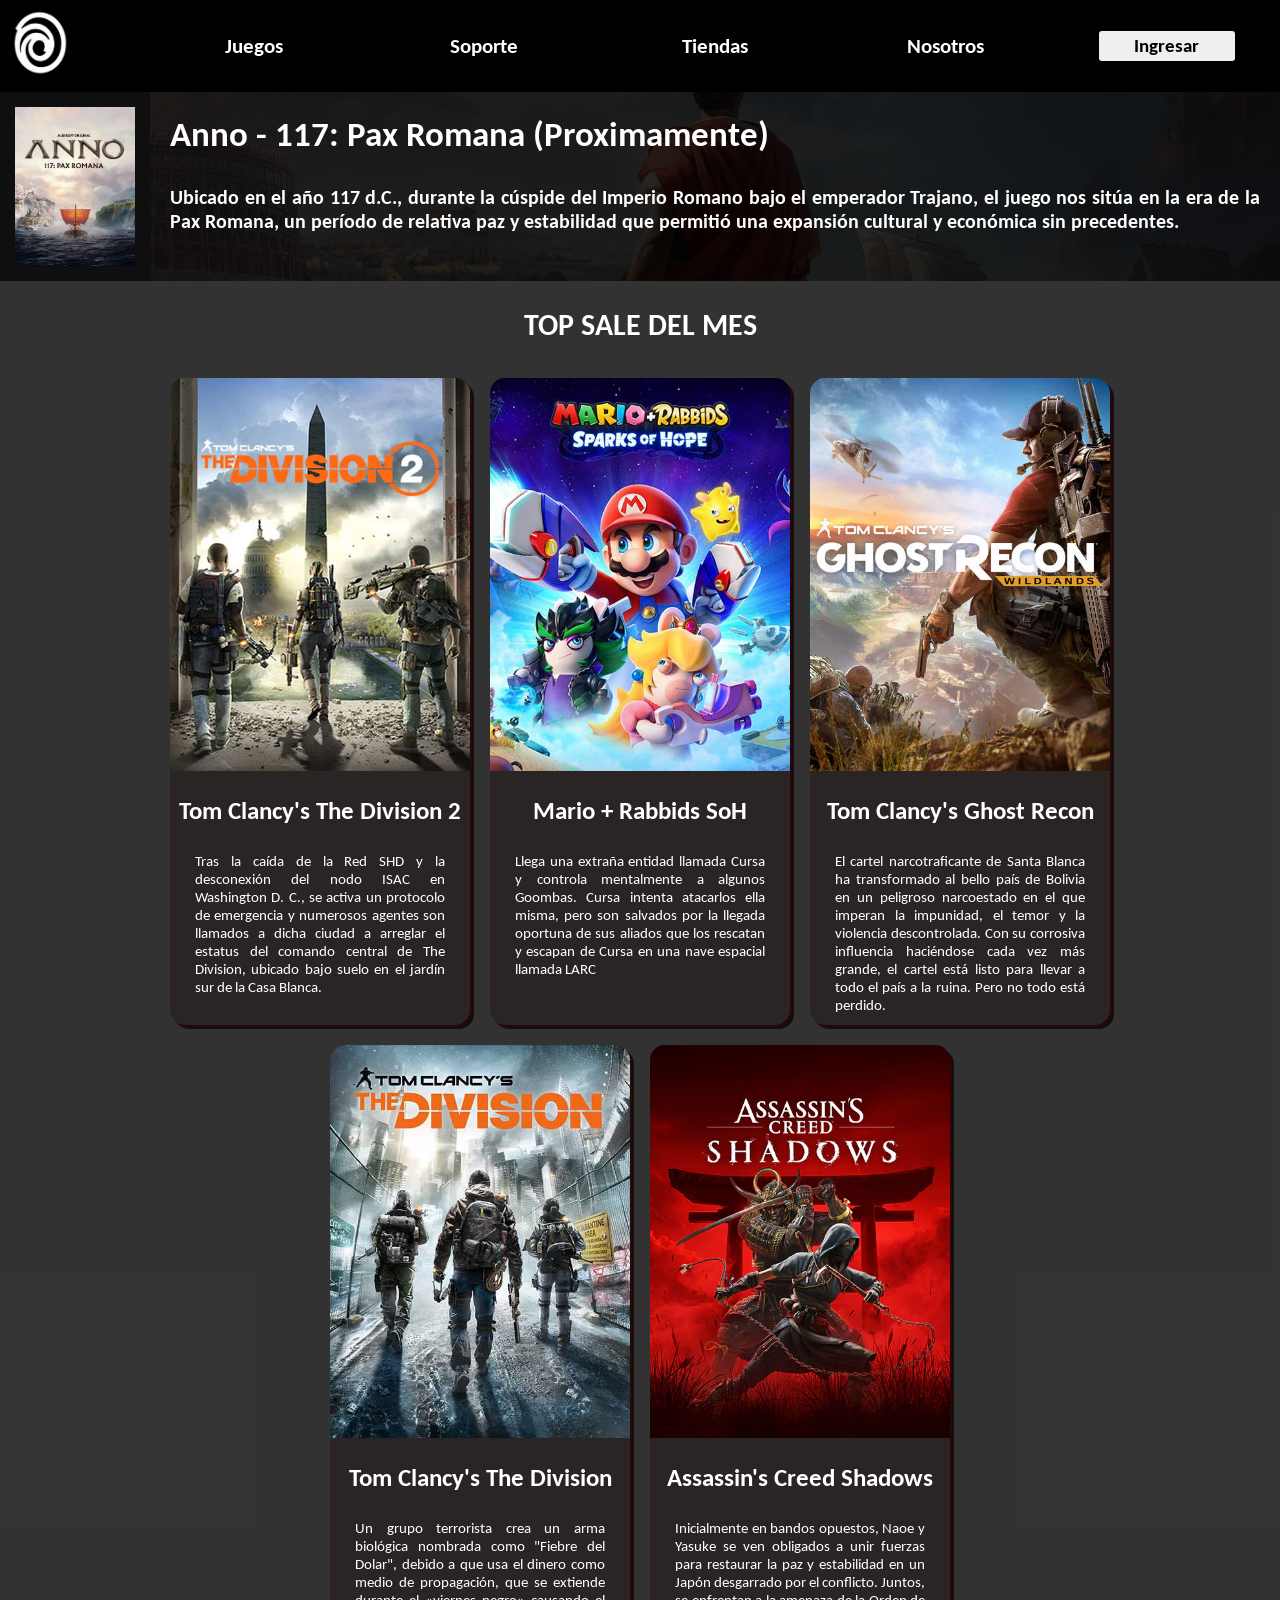
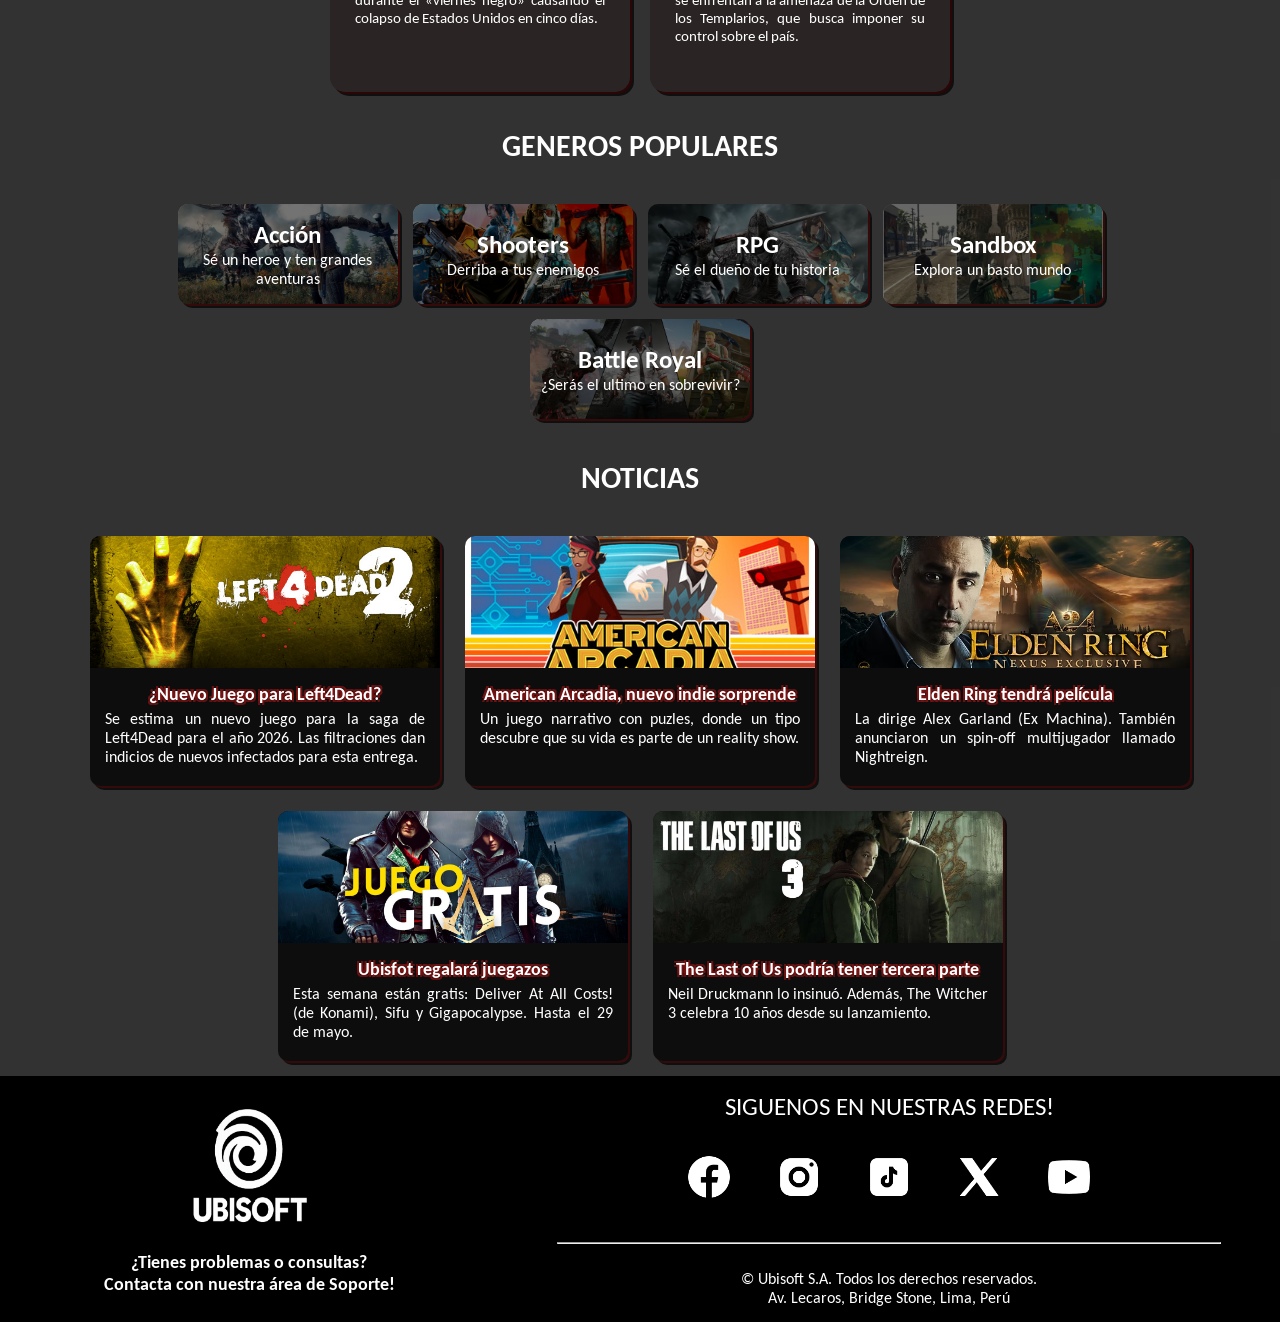
==== commit 756be2fa: "Subida5" ====
--- a/index.html
+++ b/index.html
@@ -7,7 +7,9 @@
     <link rel="preconnect" href="https://fonts.gstatic.com" crossorigin>
     <link href="https://fonts.googleapis.com/css2?family=Carlito:ital,wght@0,400;0,700;1,400;1,700&display=swap" rel="stylesheet">
     <link rel="stylesheet" href="csss/main-css.css">
-    <link rel="icon" href="/multimedia/icon-logow-notxt.png">
+    <link rel="stylesheet" href="csss/header.css">
+    <link rel="stylesheet" href="csss/main-css-animations.css">
+    <link rel="icon" href="multimedia/icon-logow-notxt.png">
     <title>Ubisoft</title>
 </head>
 <body>
@@ -20,14 +22,14 @@
                         <button class="nav-content-btn" id="nav-content-btn">☰</button>
                     </div>
                     <div class="nav-content-logo">
-                        <img src="multimedia/icon-logow-notxt.png" alt="">
+                        <a href="index.html"><img src="multimedia/icon-logow-notxt.png" alt=""></a>
                     </div>
                     <div class="nav-content-menu" id="nav-content-menu">
                         <ul>
                             <li class="nav-content-menu-item"><a href="#">Juegos</a></li>
                             <li class="nav-content-menu-item"><a href="#">Soporte</a></li>
                             <li class="nav-content-menu-item"><a href="#">Tiendas</a></li>
-                            <li class="nav-content-menu-item"><a href="#">Nosotros</a></li>
+                            <li class="nav-content-menu-item"><a href="htmls/aboutus.html">Nosotros</a></li>
                         </ul>
                         <div class="nav-content-login">
                             <button class="nav-content-login-btn">Ingresar</button>
@@ -168,45 +170,55 @@
             <p class="msjbox">NOTICIAS</p>
             <div class="main-box4-news">
                 <!--Item-->
-                <div class="main-box4-news-item">
-                    <img src="multimedia/new1.jpg" alt="-new">
-                    <div class="main-box4-news-item-content">
-                        <p class="main-box4-news-item-content-txt1">¿Nuevo Juego para Left4Dead?</p>
-                        <p class="main-box4-news-item-content-txt2">Se estima un nuevo juego para la saga de Left4Dead para el año 2026. Las filtraciones dan indicios de nuevos infectados para esta entrega.</p>
-                    </div>
-                </div>
-                <!--Item-->
-                <div class="main-box4-news-item">
+                <a href="">
+                    <div class="main-box4-news-item">
+                        <img src="multimedia/new1.jpg" alt="-new">
+                        <div class="main-box4-news-item-content">
+                            <p class="main-box4-news-item-content-txt1">¿Nuevo Juego para Left4Dead?</p>
+                            <p class="main-box4-news-item-content-txt2">Se estima un nuevo juego para la saga de Left4Dead para el año 2026. Las filtraciones dan indicios de nuevos infectados para esta entrega.</p>
+                        </div>
+                    </div>
+                </a>
+                <!--Item-->
+                <a href="">
+                    <div class="main-box4-news-item">
                     <img src="multimedia/new2.jpg" alt="-new">
-                    <div class="main-box4-news-item-content">
-                        <p class="main-box4-news-item-content-txt1">American Arcadia, el nuevo juego indie español sorprende</p>
-                        <p class="main-box4-news-item-content-txt2">Un juego narrativo con puzles, donde un tipo descubre que su vida es parte de un reality show.</p>
-                    </div>
-                </div>
-                <!--Item-->
-                <div class="main-box4-news-item">
-                    <img src="multimedia/new3.avif" alt="-new">
-                    <div class="main-box4-news-item-content">
-                        <p class="main-box4-news-item-content-txt1">Elden Ring tendrá película</p>
-                        <p class="main-box4-news-item-content-txt2">La dirige Alex Garland (Ex Machina). También anunciaron un spin-off multijugador llamado Nightreign.</p>
-                    </div>
-                </div>
-                <!--Item-->
-                <div class="main-box4-news-item">
-                    <img src="multimedia/new4.jpg" alt="-new">
-                    <div class="main-box4-news-item-content">
-                        <p class="main-box4-news-item-content-txt1">Ubisfot regalará juegazos</p>
-                        <p class="main-box4-news-item-content-txt2">Esta semana están gratis: Deliver At All Costs! (de Konami), Sifu y Gigapocalypse. Hasta el 29 de mayo.</p>
-                    </div>
-                </div>
-                <!--Item-->
-                <div class="main-box4-news-item">
-                    <img src="multimedia/new5.webp" alt="-new">
-                    <div class="main-box4-news-item-content">
-                        <p class="main-box4-news-item-content-txt1">The Last of Us podría tener tercera parte</p>
-                        <p class="main-box4-news-item-content-txt2">Neil Druckmann lo insinuó. Además, The Witcher 3 celebra 10 años desde su lanzamiento.</p>
-                    </div>
-                </div>
+                        <div class="main-box4-news-item-content">
+                            <p class="main-box4-news-item-content-txt1">American Arcadia, nuevo indie sorprende</p>
+                            <p class="main-box4-news-item-content-txt2">Un juego narrativo con puzles, donde un tipo descubre que su vida es parte de un reality show.</p>
+                        </div>
+                    </div>
+                </a>
+                <!--Item-->
+                    <a href="">
+                        <div class="main-box4-news-item">
+                            <img src="multimedia/new3.avif" alt="-new">
+                            <div class="main-box4-news-item-content">
+                                <p class="main-box4-news-item-content-txt1">Elden Ring tendrá película</p>
+                                <p class="main-box4-news-item-content-txt2">La dirige Alex Garland (Ex Machina). También anunciaron un spin-off multijugador llamado Nightreign.</p>
+                            </div>
+                        </div>
+                    </a>
+                <!--Item-->
+                <a href="">
+                    <div class="main-box4-news-item">
+                        <img src="multimedia/new4.jpg" alt="-new">
+                        <div class="main-box4-news-item-content">
+                            <p class="main-box4-news-item-content-txt1">Ubisfot regalará juegazos</p>
+                            <p class="main-box4-news-item-content-txt2">Esta semana están gratis: Deliver At All Costs! (de Konami), Sifu y Gigapocalypse. Hasta el 29 de mayo.</p>
+                        </div>
+                    </div>
+                </a>
+                <!--Item-->
+                <a href="">
+                    <div class="main-box4-news-item">
+                        <img src="multimedia/new5.webp" alt="-new">
+                        <div class="main-box4-news-item-content">
+                            <p class="main-box4-news-item-content-txt1">The Last of Us podría tener tercera parte</p>
+                            <p class="main-box4-news-item-content-txt2">Neil Druckmann lo insinuó. Además, The Witcher 3 celebra 10 años desde su lanzamiento.</p>
+                        </div>
+                    </div>
+                </a>
                 <!--Item-->
             </div>
         </div>
@@ -229,11 +241,11 @@
         <div class="footer-box2">
             <p class="footer-box2-txt">SIGUENOS EN NUESTRAS REDES!</p>
             <div class="footer-box2-icons">
-                <img src="multimedia/icon-fb.png" alt="fb-icon">
-                <img src="multimedia/icon-instagram.png" alt="instagram-icon">
-                <img src="multimedia/icon-tiktok.png" alt="tiktok-icon">
-                <img src="multimedia/icon-x.png" alt="x-icon">
-                <img src="multimedia/icon-yt.png" alt="yt-icon">
+                <a href="https://web.facebook.com/ubisoft/"><img src="multimedia/icon-fb.png" alt="fb-icon"></a>
+                <a href="https://www.instagram.com/ubisoft/"><img src="multimedia/icon-instagram.png" alt="instagram-icon"></a>
+                <a href="https://www.tiktok.com/@ubisoft"><img src="multimedia/icon-tiktok.png" alt="tiktok-icon"></a>
+                <a href="https://x.com/Ubisoft"><img src="multimedia/icon-x.png" alt="x-icon"></a>
+                <a href="https://www.youtube.com/Ubisoft"><img src="multimedia/icon-yt.png" alt="yt-icon"></a>
             </div>
             <hr>
             <p class="footer-box2-copy"> 
--- a/csss/main-css.css
+++ b/csss/main-css.css
@@ -6,87 +6,11 @@
     font-family: "Carlito",sans-serif;
     color: white;
     text-decoration: none;
+    user-select: none;
 }
 
 /*------GENERAL DE TODO--------*/
 
-/*------------------HEADER INICIO------------------*/
-.header-box{
-    background-color: rgb(0, 0, 0);
-    font-weight: bold;
-}
-
-.nav-content{
-    display: flex;
-    flex-direction: row;
-    position: relative;
-}
-
-.nav-content-logo{
-    flex: 1;
-    padding: 10px;
-}
-
-.nav-content-logo img{
-    max-width: 60px;
-}
-
-.nav-content-btn{
-    display: none;
-}
-
-.nav-content-menu{
-    flex: 9;
-    display: flex;
-    flex-direction: row;
-}
-
-.nav-content-menu ul{
-    flex: 8;
-    height: 100%;
-
-    display: flex;
-    gap: 15px;
-}
-
-.nav-content-menu-item{
-    flex: 1;
-    height: 100%;
-    
-    display: flex;
-    justify-content: center;
-    align-items: center;
-}
-
-.nav-content-menu-item a{
-    display: flex;
-    justify-content: center;
-    align-items: center;
-
-    font-size: 1.3rem;
-    height: 60%;
-    width: 60%;
-}
-
-.nav-content-login{
-    flex: 2 ;
-    display: flex;
-    justify-content: center;
-    align-items: center;
-}
-
-.nav-content-login button{
-    width: 60%;
-    height: 30px;
-    border: none;
-    border-radius: 3px;
-    font-size: 1.2rem;
-    color: rgb(0, 0, 0);
-    font-weight: bold;
-    cursor: pointer;
-}
-
-/*------------------HEADER FIN------------------*/
 
 /*------------------MAIN INICIO------------------*/
 /*----------- GENERAL MAIN -----------*/
@@ -355,7 +279,7 @@
 
 .main-box4-news-item-content-txt1{
     flex: 3;
-    font-size: 20px;
+    font-size: 18px;
     font-weight: bold;
     text-align: center;
     text-shadow: 
@@ -439,12 +363,16 @@
     gap: 10px;
     width: 100%;
     justify-content: center;
-}
-
-.footer-box2-icons img{
-    flex: 1;
+    gap: 20px;
+}
+
+.footer-box2-icons a{
+    display: flex;
+    justify-content: center;
+}
+
+.footer-box2-icons a img{
     margin: 15px 10px;
-    align-items: center;
     height: 50px;
     object-fit: contain;
 }
@@ -459,7 +387,7 @@
     width: 85%;
 }
 
-/*ANIMACIONES Y MEDIA QUERYS :D*/
+/*MEDIA QUERYS :D*/
 
 @keyframes ShinyBox {
     0% {
--- a/csss/header.css
+++ b/csss/header.css
@@ -0,0 +1,164 @@
+/*------------------HEADER INICIO------------------*/
+.header-box{
+    background-color: rgb(0, 0, 0);
+    font-weight: bold;
+}
+
+.nav-content{
+    display: flex;
+    flex-direction: row;
+    position: relative;
+}
+
+.nav-content-logo{
+    flex: 1;
+    padding: 10px;
+}
+
+.nav-content-logo img{
+    max-width: 60px;
+}
+
+.nav-content-btn{
+    display: none;
+}
+
+.nav-content-menu{
+    flex: 9;
+    display: flex;
+    flex-direction: row;
+}
+
+.nav-content-menu ul{
+    flex: 8;
+    height: 100%;
+
+    display: flex;
+    gap: 15px;
+}
+
+.nav-content-menu-item{
+    flex: 1;
+    height: 100%;
+    
+    display: flex;
+    justify-content: center;
+    align-items: center;
+}
+
+.nav-content-menu-item a{
+    display: flex;
+    justify-content: center;
+    align-items: center;
+
+    font-size: 1.3rem;
+    height: 60%;
+    width: 60%;
+}
+
+.nav-content-login{
+    flex: 2 ;
+    display: flex;
+    justify-content: center;
+    align-items: center;
+}
+
+.nav-content-login button{
+    width: 60%;
+    height: 30px;
+    border: none;
+    border-radius: 3px;
+    font-size: 1.2rem;
+    color: rgb(0, 0, 0);
+    font-weight: bold;
+    cursor: pointer;
+}
+
+/*------------------HEADER FIN------------------*/
+
+/*-------- HEADER ANIMATIONS --------*/
+.nav-content-menu-item a{
+    position: relative;
+    overflow: hidden;
+    width: 100%;
+    transition: color 0.5s ease;
+    border-radius: 15px;
+    z-index: 1;
+}
+.nav-content-menu-item a::after {
+    content: "";
+    position: absolute;
+    inset: 0; 
+    height: 0;
+    z-index: -1;
+    background-color: rgb(120, 30, 30);
+    transition: height 0.5s ease;
+    transform: rotate(90deg);
+}
+
+.nav-content-menu-item a:hover::after {
+    height: calc(100% + 150px);
+}
+
+.nav-content-menu-item a:hover {
+    transition: text-shadow 0.5s ease-in;
+    text-shadow: 2px 2px 3px black, -2px -2px 3px black, -2px 2px 3px black, 2px -2px 3px black;
+}
+
+
+/*------------------- MEDIA QUERYS -------------------*/
+@media (width <= 768px) {
+    .nav-content {
+        flex-direction: column;
+        justify-content: center;
+    }
+
+    .nav-content-logo{
+        position: absolute;
+        top: 5px;
+        right: 15px;
+        padding: 0px;
+    }   
+
+    .nav-content-logo img{
+        max-height: 55px;
+    }
+
+    .nav-content-btn {
+        display: flex;
+        font-size: 2.2rem;
+        margin: 10px;
+        background: none;
+        border: none;
+    }
+
+    .nav-content-menu{
+        display: none;
+        background-color: rgb(10, 10, 10);
+        transition: max-height 0.5s ease-in-out;
+
+    }
+
+    .nav-content-menu ul {
+        display: flex;
+        flex-direction: column; 
+        width: 100%;
+        gap: 0;
+    }
+
+    .nav-content-menu-item{
+        height: 50px;
+        padding: 5px 0px;
+    }
+
+    .nav-content-menu-item a {
+        width: 100%;
+        
+    }
+
+    .nav-content-login{
+        margin: 10px 0px;
+        width: 100%;
+        
+    }
+}
--- a/csss/main-css-animations.css
+++ b/csss/main-css-animations.css
@@ -0,0 +1,45 @@
+
+/*-------- MAIN ANIMATIONS --------*/
+
+.main-box3-geners-item:hover {
+    animation: Escalar 0.5s ease-in forwards;
+    border: 2px solid white;
+    z-index: 2;
+}   
+
+.main-box4-news-item:hover{
+    background-color: black;
+    animation: Temblar 1s infinite ease-in forwards;
+    border: 2px solid white;
+    z-index: 2;
+}
+
+@keyframes Temblar {
+    0% {
+        transform: rotate(0deg);
+    }
+    25% {
+        transform: rotate(-2deg);
+    }
+    50% {
+        transform: rotate(0deg);
+    }
+    75% {
+        transform: rotate(2deg);
+    }
+    100% {
+        transform: rotate(0deg);
+    }
+}
+
+@keyframes Escalar {
+    0% {
+        transform: scale(1) rotate(0deg);
+    }
+    50% {
+        transform: scale(1.5) rotate(5deg);
+    }
+    100% {
+        transform: scale(1.5) rotate(0deg);
+    }
+}
